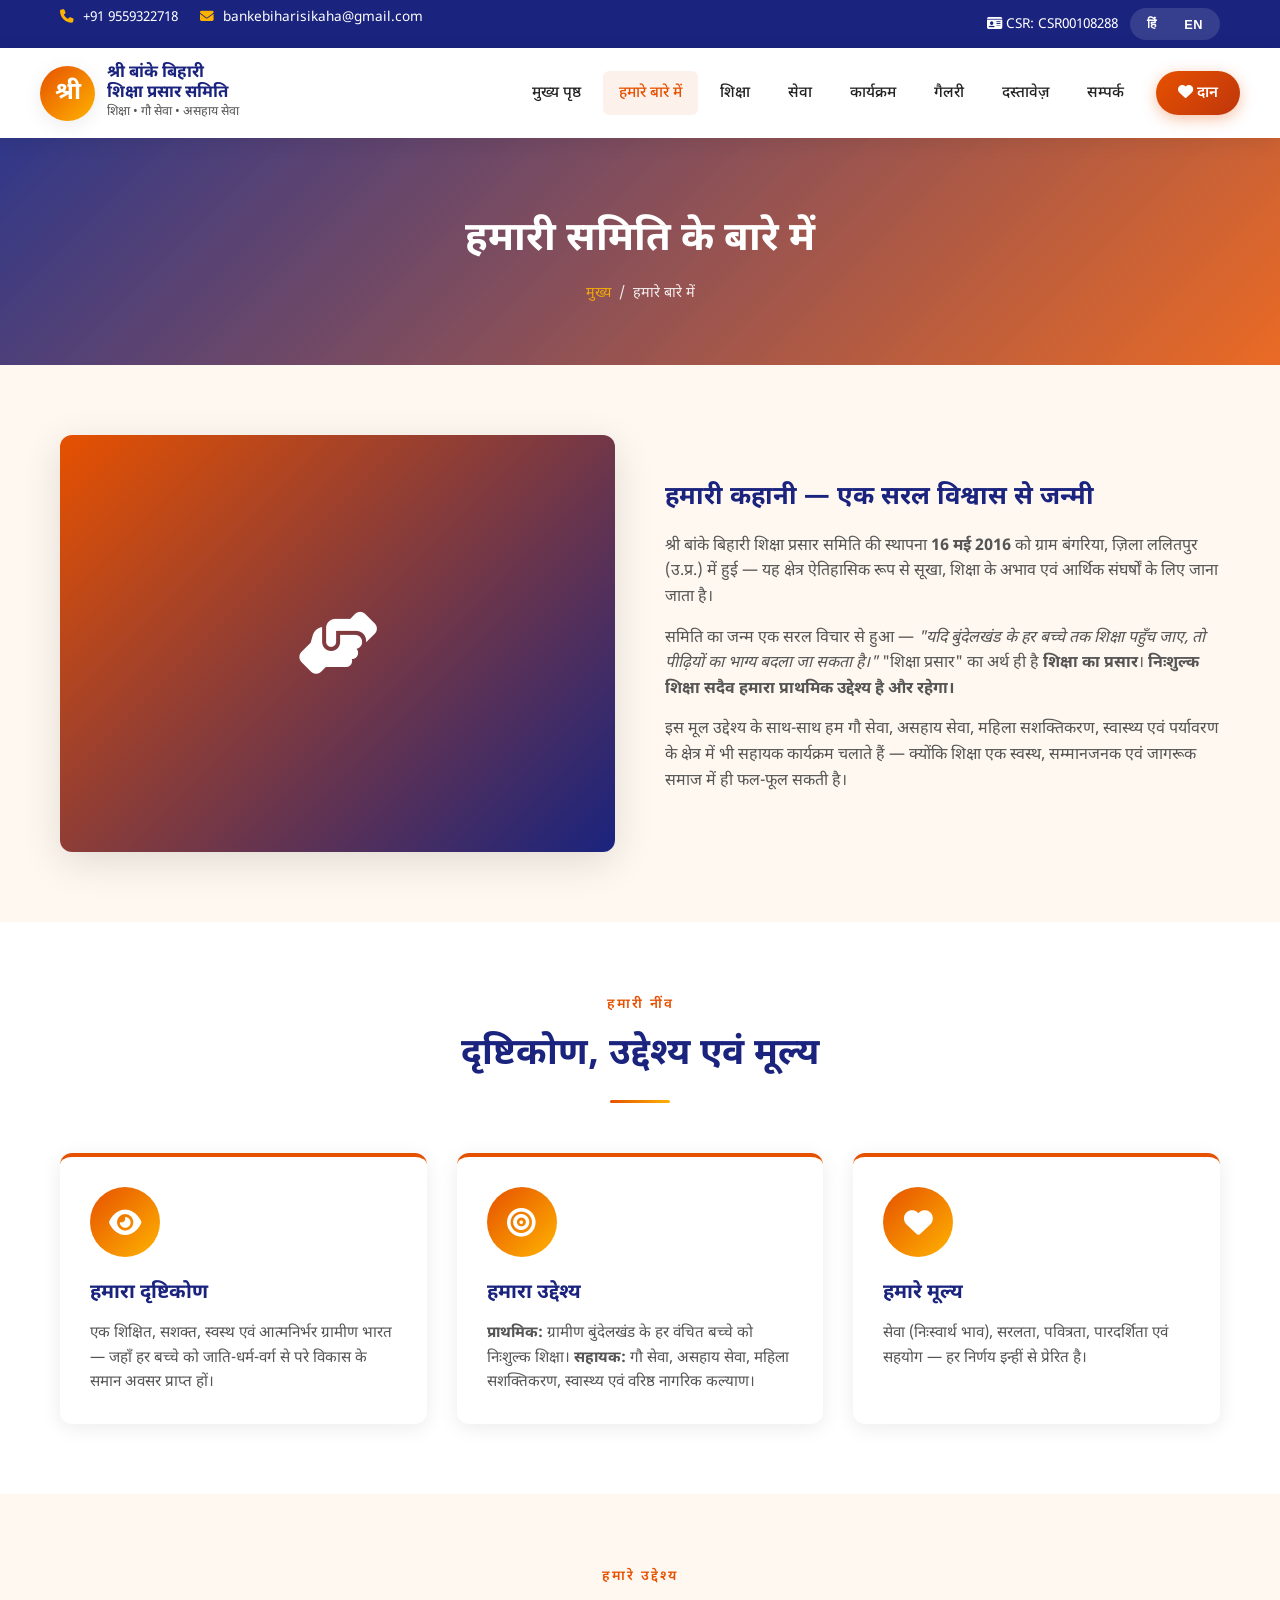
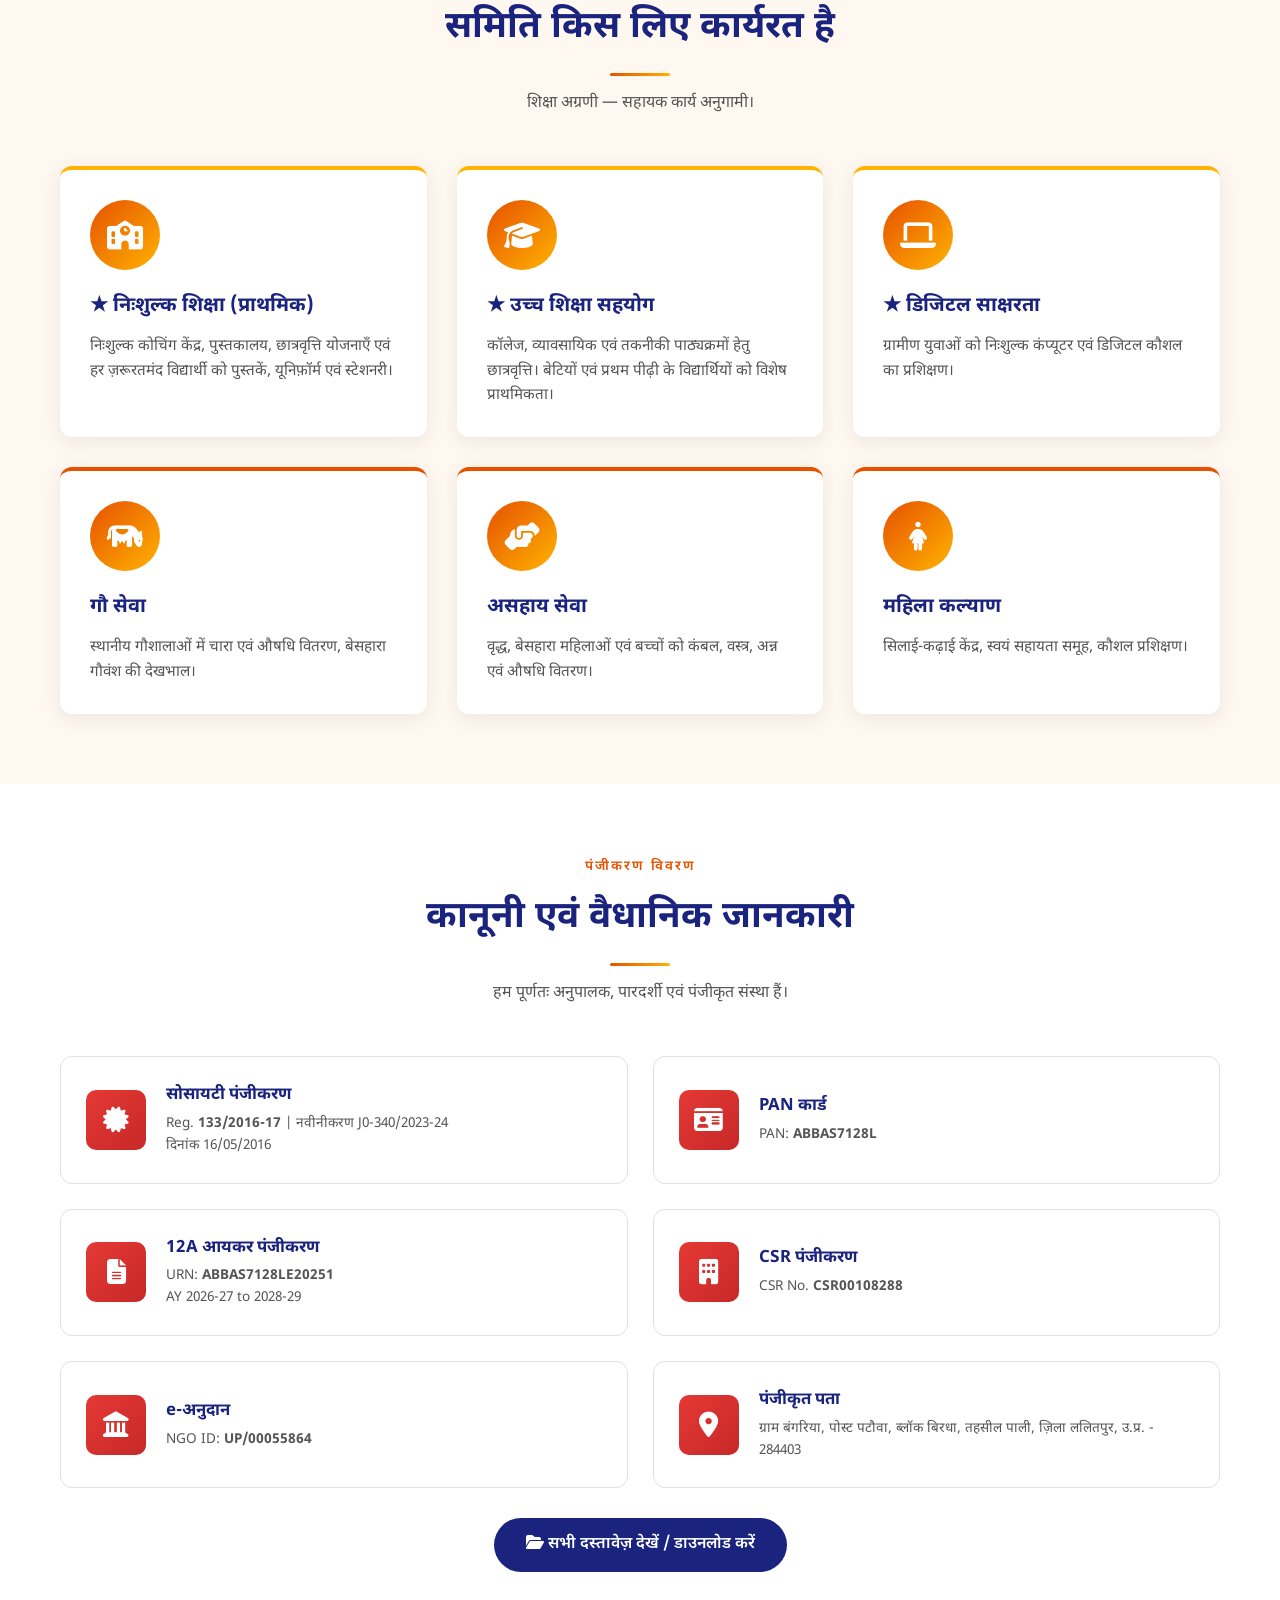
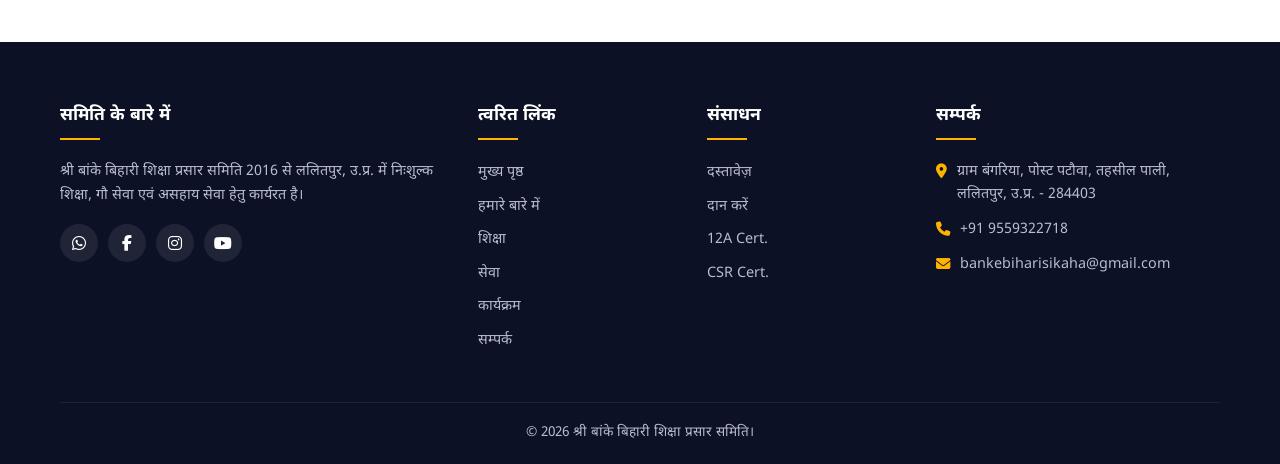
==== about.html @ 139cca09 "Add files via upload first commit" ====
<!DOCTYPE html>
<html lang="hi" data-lang="hi">
<head>
<meta charset="UTF-8">
<meta name="viewport" content="width=device-width, initial-scale=1.0">
<title data-title-hi="हमारे बारे में | श्री बांके बिहारी शिक्षा प्रसार समिति" data-title-en="About Us | Shri Banke Bihari Shiksha Prasar Samiti">हमारे बारे में | श्री बांके बिहारी शिक्षा प्रसार समिति</title>
<script src="js/i18n.js"></script>
<link rel="preconnect" href="https://fonts.googleapis.com">
<link href="https://fonts.googleapis.com/css2?family=Noto+Sans+Devanagari:wght@400;500;600;700;800&family=Poppins:wght@300;400;500;600;700;800&display=swap" rel="stylesheet">
<link rel="stylesheet" href="https://cdnjs.cloudflare.com/ajax/libs/font-awesome/6.4.0/css/all.min.css">
<link rel="stylesheet" href="css/style.css">
</head>
<body>

<div class="topbar">
  <div class="container">
    <div class="topbar-info">
      <span><i class="fas fa-phone"></i> +91 9559322718</span>
      <span><i class="fas fa-envelope"></i> bankebiharisikaha@gmail.com</span>
    </div>
    <div>
      <span><i class="fas fa-id-card"></i> CSR: CSR00108288</span>
      <span class="lang-toggle">
        <button data-lang="hi">हिं</button>
        <button data-lang="en">EN</button>
      </span>
    </div>
  </div>
</div>

<header class="header">
  <div class="container header-inner">
    <a href="index.html" class="logo">
      <div class="logo-icon">श्री</div>
      <div class="logo-text">
        <h1 class="hi">श्री बांके बिहारी<br>शिक्षा प्रसार समिति</h1>
        <h1 class="en">SHRI BANKE BIHARI<br>SHIKSHA PRASAR SAMITI</h1>
        <p class="hi">शिक्षा • गौ सेवा • असहाय सेवा</p>
        <p class="en">Education • Gau Seva • Asahay Seva</p>
      </div>
    </a>
    <button class="menu-toggle" aria-label="Menu"><i class="fas fa-bars"></i></button>
    <nav class="nav" id="mainNav">
      <a href="index.html"><span class="hi">मुख्य पृष्ठ</span><span class="en">Home</span></a>
      <a href="about.html" class="active"><span class="hi">हमारे बारे में</span><span class="en">About</span></a>
      <a href="activities.html"><span class="hi">शिक्षा</span><span class="en">Education</span></a>
      <a href="seva.html"><span class="hi">सेवा</span><span class="en">Seva</span></a>
      <a href="events.html"><span class="hi">कार्यक्रम</span><span class="en">Events</span></a>
      <a href="gallery.html"><span class="hi">गैलरी</span><span class="en">Gallery</span></a>
      <a href="documents.html"><span class="hi">दस्तावेज़</span><span class="en">Documents</span></a>
      <a href="contact.html"><span class="hi">सम्पर्क</span><span class="en">Contact</span></a>
      <a href="donate.html" class="btn-donate"><i class="fas fa-heart"></i> <span class="hi">दान</span><span class="en">Donate</span></a>
    </nav>
  </div>
</header>

<section class="page-hero">
  <div class="container">
    <h1><span class="hi">हमारी समिति के बारे में</span><span class="en">About Our Samiti</span></h1>
    <div class="breadcrumb"><a href="index.html"><span class="hi">मुख्य</span><span class="en">Home</span></a> &nbsp;/&nbsp; <span class="hi">हमारे बारे में</span><span class="en">About Us</span></div>
  </div>
</section>

<section>
  <div class="container">
    <div class="about-grid">
      <div class="about-img"><i class="fas fa-hands-helping"></i></div>
      <div class="about-text">
        <h3><span class="hi">हमारी कहानी — एक सरल विश्वास से जन्मी</span><span class="en">Our Story — Born from One Simple Belief</span></h3>
        <p class="hi">श्री बांके बिहारी शिक्षा प्रसार समिति की स्थापना <strong>16 मई 2016</strong> को ग्राम बंगरिया, ज़िला ललितपुर (उ.प्र.) में हुई — यह क्षेत्र ऐतिहासिक रूप से सूखा, शिक्षा के अभाव एवं आर्थिक संघर्षों के लिए जाना जाता है।</p>
        <p class="en">Shri Banke Bihari Shiksha Prasar Samiti was founded on <strong>16 May 2016</strong> in the small village of Bangariya in Lalitpur district, UP — a region historically known for its drought, lack of educational infrastructure and economic struggles.</p>
        <p class="hi">समिति का जन्म एक सरल विचार से हुआ — <em>"यदि बुंदेलखंड के हर बच्चे तक शिक्षा पहुँच जाए, तो पीढ़ियों का भाग्य बदला जा सकता है।"</em> "शिक्षा प्रसार" का अर्थ ही है <strong>शिक्षा का प्रसार</strong>। <strong>निःशुल्क शिक्षा सदैव हमारा प्राथमिक उद्देश्य है और रहेगा।</strong></p>
        <p class="en">The samiti was born from a simple realisation: <em>"If we can bring education to every child of Bundelkhand, we can change the destiny of generations."</em> "Shiksha Prasar" literally means <strong>spreading education</strong>. <strong>Free education for underprivileged rural children is and will always remain our primary mission.</strong></p>
        <p class="hi">इस मूल उद्देश्य के साथ-साथ हम गौ सेवा, असहाय सेवा, महिला सशक्तिकरण, स्वास्थ्य एवं पर्यावरण के क्षेत्र में भी सहायक कार्यक्रम चलाते हैं — क्योंकि शिक्षा एक स्वस्थ, सम्मानजनक एवं जागरूक समाज में ही फल-फूल सकती है।</p>
        <p class="en">Around this core, we also run supporting programs in Gau Seva, Asahay Seva, women empowerment, health, and environment — because true education flourishes only in a healthy, dignified and aware community.</p>
      </div>
    </div>
  </div>
</section>

<section class="bg-alt">
  <div class="container">
    <div class="section-title">
      <small><span class="hi">हमारी नींव</span><span class="en">Our Foundation</span></small>
      <h2><span class="hi">दृष्टिकोण, उद्देश्य एवं मूल्य</span><span class="en">Vision, Mission & Values</span></h2>
    </div>
    <div class="cards">
      <div class="card">
        <div class="card-icon"><i class="fas fa-eye"></i></div>
        <div class="card-body">
          <h4><span class="hi">हमारा दृष्टिकोण</span><span class="en">Our Vision</span></h4>
          <p><span class="hi">एक शिक्षित, सशक्त, स्वस्थ एवं आत्मनिर्भर ग्रामीण भारत — जहाँ हर बच्चे को जाति-धर्म-वर्ग से परे विकास के समान अवसर प्राप्त हों।</span><span class="en">An educated, empowered, healthy and self-reliant rural India where every child — regardless of caste, creed or economic status — has equal access to opportunities.</span></p>
        </div>
      </div>
      <div class="card">
        <div class="card-icon"><i class="fas fa-bullseye"></i></div>
        <div class="card-body">
          <h4><span class="hi">हमारा उद्देश्य</span><span class="en">Our Mission</span></h4>
          <p><span class="hi"><strong>प्राथमिक:</strong> ग्रामीण बुंदेलखंड के हर वंचित बच्चे को निःशुल्क शिक्षा। <strong>सहायक:</strong> गौ सेवा, असहाय सेवा, महिला सशक्तिकरण, स्वास्थ्य एवं वरिष्ठ नागरिक कल्याण।</span><span class="en"><strong>Primary:</strong> Free education for every underprivileged child. <strong>Supporting:</strong> Gau Seva, Asahay Seva, women empowerment, health and senior welfare.</span></p>
        </div>
      </div>
      <div class="card">
        <div class="card-icon"><i class="fas fa-heart"></i></div>
        <div class="card-body">
          <h4><span class="hi">हमारे मूल्य</span><span class="en">Our Values</span></h4>
          <p><span class="hi">सेवा (निःस्वार्थ भाव), सरलता, पवित्रता, पारदर्शिता एवं सहयोग — हर निर्णय इन्हीं से प्रेरित है।</span><span class="en">Seva (selfless service), Saralta (simplicity), Pavitrata (purity), Pardarshita (transparency) and Sahyog (collaboration) — these guide every decision.</span></p>
        </div>
      </div>
    </div>
  </div>
</section>

<section>
  <div class="container">
    <div class="section-title">
      <small><span class="hi">हमारे उद्देश्य</span><span class="en">Our Objectives</span></small>
      <h2><span class="hi">समिति किस लिए कार्यरत है</span><span class="en">What the Samiti Strives For</span></h2>
      <p><span class="hi">शिक्षा अग्रणी — सहायक कार्य अनुगामी।</span><span class="en">Education leads — supporting work follows.</span></p>
    </div>
    <div class="cards">
      <div class="card" style="border-top:4px solid var(--accent)">
        <div class="card-icon"><i class="fas fa-school"></i></div>
        <div class="card-body"><h4>★ <span class="hi">निःशुल्क शिक्षा (प्राथमिक)</span><span class="en">Free Education (Primary)</span></h4><p><span class="hi">निःशुल्क कोचिंग केंद्र, पुस्तकालय, छात्रवृत्ति योजनाएँ एवं हर ज़रूरतमंद विद्यार्थी को पुस्तकें, यूनिफ़ॉर्म एवं स्टेशनरी।</span><span class="en">Free coaching centres, libraries, scholarship programs and books, uniforms, stationery for needy students.</span></p></div>
      </div>
      <div class="card" style="border-top:4px solid var(--accent)">
        <div class="card-icon"><i class="fas fa-graduation-cap"></i></div>
        <div class="card-body"><h4>★ <span class="hi">उच्च शिक्षा सहयोग</span><span class="en">Higher Studies Support</span></h4><p><span class="hi">कॉलेज, व्यावसायिक एवं तकनीकी पाठ्यक्रमों हेतु छात्रवृत्ति। बेटियों एवं प्रथम पीढ़ी के विद्यार्थियों को विशेष प्राथमिकता।</span><span class="en">Scholarships for college and vocational courses. Special focus on first-generation learners and girls.</span></p></div>
      </div>
      <div class="card" style="border-top:4px solid var(--accent)">
        <div class="card-icon"><i class="fas fa-laptop"></i></div>
        <div class="card-body"><h4>★ <span class="hi">डिजिटल साक्षरता</span><span class="en">Digital Literacy</span></h4><p><span class="hi">ग्रामीण युवाओं को निःशुल्क कंप्यूटर एवं डिजिटल कौशल का प्रशिक्षण।</span><span class="en">Free computer and digital-skills training for rural youth.</span></p></div>
      </div>
      <div class="card">
        <div class="card-icon"><i class="fas fa-cow"></i></div>
        <div class="card-body"><h4><span class="hi">गौ सेवा</span><span class="en">Gau Seva</span></h4><p><span class="hi">स्थानीय गौशालाओं में चारा एवं औषधि वितरण, बेसहारा गौवंश की देखभाल।</span><span class="en">Fodder & medicine distribution at gaushalas; care for stray cows.</span></p></div>
      </div>
      <div class="card">
        <div class="card-icon"><i class="fas fa-hands-helping"></i></div>
        <div class="card-body"><h4><span class="hi">असहाय सेवा</span><span class="en">Asahay Seva</span></h4><p><span class="hi">वृद्ध, बेसहारा महिलाओं एवं बच्चों को कंबल, वस्त्र, अन्न एवं औषधि वितरण।</span><span class="en">Blankets, clothes, food and medicines for the elderly, destitute women and children.</span></p></div>
      </div>
      <div class="card">
        <div class="card-icon"><i class="fas fa-female"></i></div>
        <div class="card-body"><h4><span class="hi">महिला कल्याण</span><span class="en">Women Welfare</span></h4><p><span class="hi">सिलाई-कढ़ाई केंद्र, स्वयं सहायता समूह, कौशल प्रशिक्षण।</span><span class="en">Tailoring centres, self-help groups and skill training.</span></p></div>
      </div>
    </div>
  </div>
</section>

<section class="bg-alt">
  <div class="container">
    <div class="section-title">
      <small><span class="hi">पंजीकरण विवरण</span><span class="en">Registration Details</span></small>
      <h2><span class="hi">कानूनी एवं वैधानिक जानकारी</span><span class="en">Legal & Statutory Information</span></h2>
      <p><span class="hi">हम पूर्णतः अनुपालक, पारदर्शी एवं पंजीकृत संस्था हैं।</span><span class="en">We are a fully compliant, transparent and registered organisation.</span></p>
    </div>
    <div class="docs-grid">
      <div class="doc-item"><div class="doc-icon"><i class="fas fa-certificate"></i></div><div class="doc-info"><h4><span class="hi">सोसायटी पंजीकरण</span><span class="en">Society Registration</span></h4><p>Reg. <strong>133/2016-17</strong> | <span class="hi">नवीनीकरण</span><span class="en">Renewal</span> J0-340/2023-24<br><span class="hi">दिनांक 16/05/2016</span><span class="en">Date 16/05/2016</span></p></div></div>
      <div class="doc-item"><div class="doc-icon"><i class="fas fa-id-card"></i></div><div class="doc-info"><h4>PAN <span class="hi">कार्ड</span></h4><p>PAN: <strong>ABBAS7128L</strong></p></div></div>
      <div class="doc-item"><div class="doc-icon"><i class="fas fa-file-alt"></i></div><div class="doc-info"><h4>12A <span class="hi">आयकर पंजीकरण</span><span class="en">Income Tax Reg.</span></h4><p>URN: <strong>ABBAS7128LE20251</strong><br>AY 2026-27 to 2028-29</p></div></div>
      <div class="doc-item"><div class="doc-icon"><i class="fas fa-building"></i></div><div class="doc-info"><h4>CSR <span class="hi">पंजीकरण</span><span class="en">Registration</span></h4><p>CSR No. <strong>CSR00108288</strong></p></div></div>
      <div class="doc-item"><div class="doc-icon"><i class="fas fa-landmark"></i></div><div class="doc-info"><h4>e-<span class="hi">अनुदान</span><span class="en">Anudaan</span></h4><p>NGO ID: <strong>UP/00055864</strong></p></div></div>
      <div class="doc-item"><div class="doc-icon"><i class="fas fa-map-marker-alt"></i></div><div class="doc-info"><h4><span class="hi">पंजीकृत पता</span><span class="en">Registered Address</span></h4><p><span class="hi">ग्राम बंगरिया, पोस्ट पटौवा, ब्लॉक बिरधा, तहसील पाली, ज़िला ललितपुर, उ.प्र. - 284403</span><span class="en">Gram Bangariya, Post Patauwa, Block Birdha, Tehsil Pali, Lalitpur, UP - 284403</span></p></div></div>
    </div>
    <div class="text-center mt-3">
      <a href="documents.html" class="btn btn-secondary"><i class="fas fa-folder-open"></i> <span class="hi">सभी दस्तावेज़ देखें / डाउनलोड करें</span><span class="en">View / Download All Documents</span></a>
    </div>
  </div>
</section>

<footer class="footer">
  <div class="container">
    <div class="footer-grid">
      <div class="footer-about">
        <h4><span class="hi">समिति के बारे में</span><span class="en">About Samiti</span></h4>
        <p class="hi">श्री बांके बिहारी शिक्षा प्रसार समिति 2016 से ललितपुर, उ.प्र. में निःशुल्क शिक्षा, गौ सेवा एवं असहाय सेवा हेतु कार्यरत है।</p>
        <p class="en">Shri Banke Bihari Shiksha Prasar Samiti has been working since 2016 in Lalitpur, UP, for free education, gau seva and asahay seva.</p>
        <div class="social-links">
          <a href="https://wa.me/919559322718"><i class="fab fa-whatsapp"></i></a>
          <a href="#"><i class="fab fa-facebook-f"></i></a>
          <a href="#"><i class="fab fa-instagram"></i></a>
          <a href="#"><i class="fab fa-youtube"></i></a>
        </div>
      </div>
      <div><h4><span class="hi">त्वरित लिंक</span><span class="en">Quick Links</span></h4>
        <ul>
          <li><a href="index.html"><span class="hi">मुख्य पृष्ठ</span><span class="en">Home</span></a></li>
          <li><a href="about.html"><span class="hi">हमारे बारे में</span><span class="en">About</span></a></li>
          <li><a href="activities.html"><span class="hi">शिक्षा</span><span class="en">Education</span></a></li>
          <li><a href="seva.html"><span class="hi">सेवा</span><span class="en">Seva</span></a></li>
          <li><a href="events.html"><span class="hi">कार्यक्रम</span><span class="en">Events</span></a></li>
          <li><a href="contact.html"><span class="hi">सम्पर्क</span><span class="en">Contact</span></a></li>
        </ul>
      </div>
      <div><h4><span class="hi">संसाधन</span><span class="en">Resources</span></h4>
        <ul>
          <li><a href="documents.html"><span class="hi">दस्तावेज़</span><span class="en">Documents</span></a></li>
          <li><a href="donate.html"><span class="hi">दान करें</span><span class="en">Donate</span></a></li>
          <li><a href="documents/12A-Certificate.pdf" target="_blank">12A Cert.</a></li>
          <li><a href="documents/CSR-Certificate.pdf" target="_blank">CSR Cert.</a></li>
        </ul>
      </div>
      <div class="footer-contact">
        <h4><span class="hi">सम्पर्क</span><span class="en">Reach Us</span></h4>
        <p><i class="fas fa-map-marker-alt"></i> <span class="hi">ग्राम बंगरिया, पोस्ट पटौवा, तहसील पाली, ललितपुर, उ.प्र. - 284403</span><span class="en">Gram Bangariya, Post Patauwa, Tehsil Pali, Lalitpur, UP - 284403</span></p>
        <p><i class="fas fa-phone"></i> +91 9559322718</p>
        <p><i class="fas fa-envelope"></i> bankebiharisikaha@gmail.com</p>
      </div>
    </div>
    <div class="footer-bottom">&copy; 2026 <span class="hi">श्री बांके बिहारी शिक्षा प्रसार समिति।</span><span class="en">Shri Banke Bihari Shiksha Prasar Samiti.</span></div>
  </div>
</footer>

<script src="js/main.js"></script>
</body>
</html>
---- css/style.css ----
/* ============================================
   SHRI BANKE BIHARI SHIKSHA PRASAR SAMITI
   Stylesheet
   ============================================ */

:root {
  --primary: #E65100;        /* Saffron */
  --primary-dark: #BF360C;
  --primary-light: #FF8A50;
  --secondary: #1A237E;      /* Deep indigo */
  --secondary-light: #534BAE;
  --accent: #FFB300;         /* Gold */
  --bg: #FFF8F0;
  --bg-alt: #FFFFFF;
  --text: #212121;
  --text-light: #555;
  --border: #E0E0E0;
  --shadow: 0 4px 20px rgba(0,0,0,0.08);
  --shadow-lg: 0 10px 40px rgba(0,0,0,0.12);
  --radius: 12px;
  --transition: all 0.3s ease;
}

* {
  margin: 0;
  padding: 0;
  box-sizing: border-box;
}

html { scroll-behavior: smooth; }

body {
  font-family: 'Poppins', 'Segoe UI', Tahoma, sans-serif;
  background: var(--bg);
  color: var(--text);
  line-height: 1.6;
  overflow-x: hidden;
}

a { color: var(--primary); text-decoration: none; transition: var(--transition); }
a:hover { color: var(--primary-dark); }
img { max-width: 100%; display: block; }

.container {
  width: 100%;
  max-width: 1200px;
  margin: 0 auto;
  padding: 0 20px;
}

/* ============================================
   TOP BAR
   ============================================ */
.topbar {
  background: var(--secondary);
  color: #fff;
  font-size: 0.85rem;
  padding: 8px 0;
}
.topbar .container {
  display: flex;
  justify-content: space-between;
  flex-wrap: wrap;
  gap: 10px;
}
.topbar a { color: #fff; }
.topbar a:hover { color: var(--accent); }
.topbar-info span { margin-right: 18px; }
.topbar-info i { margin-right: 5px; color: var(--accent); }

/* ============================================
   HEADER / NAV
   ============================================ */
.header {
  background: var(--bg-alt);
  box-shadow: var(--shadow);
  position: sticky;
  top: 0;
  z-index: 1000;
}
.header-inner {
  display: flex;
  justify-content: space-between;
  align-items: center;
  padding: 15px 0;
}
.logo {
  display: flex;
  align-items: center;
  gap: 12px;
}
.logo-icon {
  width: 55px;
  height: 55px;
  background: linear-gradient(135deg, var(--primary), var(--accent));
  border-radius: 50%;
  display: flex;
  align-items: center;
  justify-content: center;
  color: #fff;
  font-size: 24px;
  font-weight: bold;
  box-shadow: var(--shadow);
}
.logo-text h1 {
  font-size: 1.05rem;
  color: var(--secondary);
  line-height: 1.2;
  font-weight: 700;
}
.logo-text p {
  font-size: 0.78rem;
  color: var(--text-light);
  margin: 0;
}

.nav { display: flex; align-items: center; gap: 6px; }
.nav a {
  padding: 10px 16px;
  color: var(--text);
  font-weight: 500;
  font-size: 0.95rem;
  border-radius: 6px;
  position: relative;
}
.nav a:hover, .nav a.active {
  color: var(--primary);
  background: rgba(230, 81, 0, 0.08);
}
.nav .btn-donate {
  margin-left: 10px;
  background: linear-gradient(135deg, var(--primary), var(--primary-dark));
  color: #fff !important;
  padding: 10px 22px;
  border-radius: 30px;
  font-weight: 600;
  box-shadow: 0 4px 15px rgba(230, 81, 0, 0.35);
}
.nav .btn-donate:hover {
  background: var(--primary-dark);
  transform: translateY(-2px);
}

.menu-toggle {
  display: none;
  font-size: 1.6rem;
  background: none;
  border: none;
  color: var(--secondary);
  cursor: pointer;
}

/* ============================================
   HERO
   ============================================ */
.hero {
  background:
    linear-gradient(135deg, rgba(26,35,126,0.85), rgba(230,81,0,0.75)),
    url('https://images.unsplash.com/photo-1497486751825-1233686d5d80?auto=format&fit=crop&w=1600&q=80') center/cover;
  color: #fff;
  padding: 100px 0 90px;
  position: relative;
  text-align: center;
}
.hero::before {
  content: '';
  position: absolute; inset: 0;
  background: radial-gradient(ellipse at center, transparent 30%, rgba(0,0,0,0.4) 100%);
}
.hero-content {
  position: relative;
  z-index: 2;
  max-width: 850px;
  margin: 0 auto;
}
.hero .badge {
  display: inline-block;
  background: rgba(255,179,0,0.25);
  border: 1px solid rgba(255,255,255,0.3);
  padding: 6px 18px;
  border-radius: 20px;
  font-size: 0.85rem;
  margin-bottom: 20px;
  letter-spacing: 1px;
}
.hero h1 {
  font-size: clamp(1.8rem, 5vw, 3.2rem);
  font-weight: 800;
  line-height: 1.15;
  margin-bottom: 20px;
  text-shadow: 0 2px 10px rgba(0,0,0,0.3);
}
.hero h1 .highlight { color: var(--accent); }
.hero p {
  font-size: 1.1rem;
  margin-bottom: 30px;
  opacity: 0.95;
  max-width: 700px;
  margin-left: auto;
  margin-right: auto;
}
.hero-cta { display: flex; gap: 15px; justify-content: center; flex-wrap: wrap; }

.btn {
  display: inline-block;
  padding: 14px 32px;
  border-radius: 30px;
  font-weight: 600;
  font-size: 1rem;
  border: none;
  cursor: pointer;
  transition: var(--transition);
  text-align: center;
}
.btn-primary {
  background: var(--accent);
  color: #1a1a1a;
  box-shadow: 0 6px 20px rgba(255,179,0,0.4);
}
.btn-primary:hover { background: #ffa000; transform: translateY(-3px); color: #1a1a1a; }
.btn-outline {
  background: transparent;
  color: #fff;
  border: 2px solid #fff;
}
.btn-outline:hover { background: #fff; color: var(--primary); }
.btn-secondary {
  background: var(--secondary);
  color: #fff;
}
.btn-secondary:hover { background: var(--secondary-light); color: #fff; transform: translateY(-3px); }

/* ============================================
   PAGE HERO (smaller, for inner pages)
   ============================================ */
.page-hero {
  background:
    linear-gradient(135deg, rgba(26,35,126,0.9), rgba(230,81,0,0.85)),
    url('https://images.unsplash.com/photo-1497486751825-1233686d5d80?auto=format&fit=crop&w=1600&q=70') center/cover;
  color: #fff;
  padding: 70px 0 60px;
  text-align: center;
}
.page-hero h1 { font-size: clamp(1.8rem, 4vw, 2.5rem); margin-bottom: 10px; }
.breadcrumb { font-size: 0.9rem; opacity: 0.9; }
.breadcrumb a { color: var(--accent); }

/* ============================================
   SECTIONS
   ============================================ */
section { padding: 70px 0; }
.section-title {
  text-align: center;
  margin-bottom: 50px;
}
.section-title small {
  display: inline-block;
  color: var(--primary);
  font-weight: 600;
  letter-spacing: 2px;
  text-transform: uppercase;
  font-size: 0.85rem;
  margin-bottom: 10px;
}
.section-title h2 {
  font-size: clamp(1.6rem, 3.5vw, 2.3rem);
  color: var(--secondary);
  margin-bottom: 15px;
  font-weight: 700;
}
.section-title h2::after {
  content: '';
  display: block;
  width: 60px;
  height: 3px;
  background: linear-gradient(90deg, var(--primary), var(--accent));
  margin: 15px auto 0;
  border-radius: 3px;
}
.section-title p { color: var(--text-light); max-width: 700px; margin: 0 auto; }

/* ============================================
   ABOUT GRID
   ============================================ */
.about-grid {
  display: grid;
  grid-template-columns: 1fr 1fr;
  gap: 50px;
  align-items: center;
}
.about-img {
  border-radius: var(--radius);
  overflow: hidden;
  box-shadow: var(--shadow-lg);
  position: relative;
  aspect-ratio: 4/3;
  background: linear-gradient(135deg, var(--primary), var(--secondary));
  display: flex;
  align-items: center;
  justify-content: center;
  color: #fff;
  font-size: 4rem;
}
.about-text h3 { color: var(--secondary); font-size: 1.6rem; margin-bottom: 15px; }
.about-text p { margin-bottom: 15px; color: var(--text-light); }
.about-features {
  display: grid;
  grid-template-columns: 1fr 1fr;
  gap: 15px;
  margin-top: 20px;
}
.about-features div {
  display: flex;
  align-items: flex-start;
  gap: 10px;
}
.about-features i { color: var(--primary); font-size: 1.2rem; margin-top: 4px; }

/* ============================================
   STATS
   ============================================ */
.stats {
  background: linear-gradient(135deg, var(--secondary), var(--secondary-light));
  color: #fff;
  padding: 60px 0;
}
.stats-grid {
  display: grid;
  grid-template-columns: repeat(4, 1fr);
  gap: 30px;
  text-align: center;
}
.stat-item h3 {
  font-size: 2.8rem;
  font-weight: 800;
  color: var(--accent);
  margin-bottom: 5px;
}
.stat-item p { font-size: 1rem; opacity: 0.9; }

/* ============================================
   CARDS / PROGRAMS
   ============================================ */
.cards {
  display: grid;
  grid-template-columns: repeat(3, 1fr);
  gap: 30px;
}
.card {
  background: var(--bg-alt);
  border-radius: var(--radius);
  overflow: hidden;
  box-shadow: var(--shadow);
  transition: var(--transition);
  border-top: 4px solid var(--primary);
}
.card:hover { transform: translateY(-8px); box-shadow: var(--shadow-lg); }
.card-icon {
  width: 70px;
  height: 70px;
  background: linear-gradient(135deg, var(--primary), var(--accent));
  border-radius: 50%;
  display: flex;
  align-items: center;
  justify-content: center;
  color: #fff;
  font-size: 1.8rem;
  margin: 30px 30px 0;
}
.card-body { padding: 20px 30px 30px; }
.card-body h4 { font-size: 1.25rem; color: var(--secondary); margin-bottom: 12px; }
.card-body p { color: var(--text-light); font-size: 0.95rem; }

/* ============================================
   DOCUMENTS
   ============================================ */
.docs-grid {
  display: grid;
  grid-template-columns: repeat(2, 1fr);
  gap: 25px;
}
.doc-item {
  background: var(--bg-alt);
  border: 1px solid var(--border);
  border-radius: var(--radius);
  padding: 25px;
  display: flex;
  align-items: center;
  gap: 20px;
  transition: var(--transition);
}
.doc-item:hover {
  border-color: var(--primary);
  box-shadow: var(--shadow);
  transform: translateY(-3px);
}
.doc-icon {
  width: 60px;
  height: 60px;
  background: linear-gradient(135deg, #E53935, #C62828);
  border-radius: 10px;
  display: flex;
  align-items: center;
  justify-content: center;
  color: #fff;
  font-size: 1.6rem;
  flex-shrink: 0;
}
.doc-icon.img { background: linear-gradient(135deg, #43A047, #2E7D32); }
.doc-info { flex: 1; }
.doc-info h4 { font-size: 1.05rem; color: var(--secondary); margin-bottom: 5px; }
.doc-info p { font-size: 0.85rem; color: var(--text-light); }
.doc-actions { display: flex; gap: 8px; flex-shrink: 0; }
.doc-actions a {
  padding: 8px 14px;
  border-radius: 6px;
  font-size: 0.85rem;
  font-weight: 500;
  background: var(--primary);
  color: #fff;
  white-space: nowrap;
}
.doc-actions a:hover { background: var(--primary-dark); color: #fff; }
.doc-actions a.view { background: var(--secondary); }
.doc-actions a.view:hover { background: var(--secondary-light); }

/* ============================================
   GALLERY
   ============================================ */
.gallery-grid {
  display: grid;
  grid-template-columns: repeat(3, 1fr);
  gap: 15px;
}
.gallery-item {
  border-radius: var(--radius);
  overflow: hidden;
  aspect-ratio: 4/3;
  background: linear-gradient(135deg, var(--primary), var(--secondary));
  display: flex;
  align-items: center;
  justify-content: center;
  color: #fff;
  font-size: 3rem;
  cursor: pointer;
  transition: var(--transition);
  position: relative;
}
.gallery-item:hover { transform: scale(1.03); box-shadow: var(--shadow-lg); }
.gallery-item img { width: 100%; height: 100%; object-fit: cover; }
.gallery-item .caption {
  position: absolute;
  bottom: 0; left: 0; right: 0;
  background: linear-gradient(transparent, rgba(0,0,0,0.7));
  color: #fff;
  padding: 30px 15px 15px;
  font-size: 0.9rem;
}

/* ============================================
   DONATE
   ============================================ */
.donate-section {
  background: linear-gradient(135deg, var(--primary), var(--accent));
  color: #fff;
  text-align: center;
}
.donate-section h2 { color: #fff; }
.donate-section h2::after { background: #fff; }
.donate-section p { color: rgba(255,255,255,0.95); }
.donate-options {
  display: grid;
  grid-template-columns: repeat(3, 1fr);
  gap: 20px;
  margin-top: 40px;
  max-width: 800px;
  margin-left: auto;
  margin-right: auto;
}
.donate-card {
  background: rgba(255,255,255,0.15);
  backdrop-filter: blur(10px);
  border: 2px solid rgba(255,255,255,0.3);
  padding: 30px;
  border-radius: var(--radius);
  cursor: pointer;
  transition: var(--transition);
}
.donate-card:hover, .donate-card.active {
  background: #fff;
  color: var(--primary);
  transform: scale(1.05);
}
.donate-card h3 { font-size: 1.8rem; margin-bottom: 5px; }
.bank-details {
  background: rgba(0,0,0,0.2);
  padding: 25px;
  border-radius: var(--radius);
  max-width: 600px;
  margin: 40px auto 0;
  text-align: left;
}
.bank-details h4 { color: var(--accent); margin-bottom: 15px; text-align: center; }
.bank-details table { width: 100%; }
.bank-details td { padding: 6px 0; }
.bank-details td:first-child { font-weight: 600; opacity: 0.9; }

/* ============================================
   CONTACT
   ============================================ */
.contact-grid {
  display: grid;
  grid-template-columns: 1fr 1fr;
  gap: 40px;
}
.contact-info {
  background: var(--bg-alt);
  padding: 40px;
  border-radius: var(--radius);
  box-shadow: var(--shadow);
}
.contact-info h3 { color: var(--secondary); margin-bottom: 20px; }
.contact-item {
  display: flex;
  align-items: flex-start;
  gap: 15px;
  margin-bottom: 20px;
}
.contact-item .icon {
  width: 45px;
  height: 45px;
  background: linear-gradient(135deg, var(--primary), var(--accent));
  border-radius: 50%;
  display: flex;
  align-items: center;
  justify-content: center;
  color: #fff;
  flex-shrink: 0;
}
.contact-item h4 { font-size: 0.95rem; color: var(--secondary); margin-bottom: 3px; }
.contact-item p { color: var(--text-light); font-size: 0.95rem; }

.contact-form {
  background: var(--bg-alt);
  padding: 40px;
  border-radius: var(--radius);
  box-shadow: var(--shadow);
}
.form-group { margin-bottom: 18px; }
.form-group label { display: block; margin-bottom: 6px; font-weight: 500; font-size: 0.9rem; color: var(--secondary); }
.form-group input,
.form-group textarea {
  width: 100%;
  padding: 12px 15px;
  border: 1px solid var(--border);
  border-radius: 8px;
  font-family: inherit;
  font-size: 0.95rem;
  transition: var(--transition);
}
.form-group input:focus,
.form-group textarea:focus {
  outline: none;
  border-color: var(--primary);
  box-shadow: 0 0 0 3px rgba(230,81,0,0.1);
}
.form-group textarea { resize: vertical; min-height: 120px; }

.map-wrap {
  margin-top: 50px;
  border-radius: var(--radius);
  overflow: hidden;
  box-shadow: var(--shadow);
}
.map-wrap iframe { width: 100%; height: 350px; border: 0; display: block; }

/* ============================================
   FOOTER
   ============================================ */
.footer {
  background: #0d1126;
  color: #b8bcd1;
  padding: 60px 0 0;
}
.footer-grid {
  display: grid;
  grid-template-columns: 2fr 1fr 1fr 1.5fr;
  gap: 40px;
  padding-bottom: 40px;
}
.footer h4 { color: #fff; margin-bottom: 20px; font-size: 1.1rem; position: relative; padding-bottom: 10px; }
.footer h4::after {
  content: '';
  position: absolute;
  bottom: 0; left: 0;
  width: 40px; height: 2px;
  background: var(--accent);
}
.footer-about p { font-size: 0.9rem; line-height: 1.7; margin-bottom: 15px; }
.footer ul { list-style: none; }
.footer ul li { margin-bottom: 8px; }
.footer ul a { color: #b8bcd1; font-size: 0.9rem; }
.footer ul a:hover { color: var(--accent); padding-left: 5px; }
.footer-contact p { font-size: 0.9rem; margin-bottom: 12px; display: flex; gap: 10px; align-items: flex-start; }
.footer-contact i { color: var(--accent); margin-top: 4px; }
.social-links { display: flex; gap: 10px; margin-top: 15px; }
.social-links a {
  width: 38px;
  height: 38px;
  background: rgba(255,255,255,0.08);
  border-radius: 50%;
  display: flex;
  align-items: center;
  justify-content: center;
  color: #fff;
}
.social-links a:hover { background: var(--primary); transform: translateY(-3px); }
.footer-bottom {
  border-top: 1px solid rgba(255,255,255,0.08);
  padding: 20px 0;
  text-align: center;
  font-size: 0.85rem;
}
.footer-bottom a { color: var(--accent); }

/* ============================================
   RESPONSIVE
   ============================================ */
@media (max-width: 992px) {
  .about-grid, .contact-grid { grid-template-columns: 1fr; }
  .cards, .gallery-grid { grid-template-columns: repeat(2, 1fr); }
  .footer-grid { grid-template-columns: 1fr 1fr; }
  .stats-grid { grid-template-columns: repeat(2, 1fr); }
}
@media (max-width: 768px) {
  .menu-toggle { display: block; }
  .nav {
    position: fixed;
    top: 0; right: -100%;
    width: 280px; height: 100vh;
    background: #fff;
    flex-direction: column;
    padding: 80px 20px 20px;
    box-shadow: -5px 0 20px rgba(0,0,0,0.1);
    transition: right 0.3s ease;
    align-items: stretch;
  }
  .nav.open { right: 0; }
  .nav a { padding: 12px 16px; }
  .topbar-info span { display: block; margin: 4px 0; }
  .topbar { display: none; }
  .cards, .docs-grid, .gallery-grid, .donate-options { grid-template-columns: 1fr; }
  .footer-grid { grid-template-columns: 1fr; }
  .stats-grid { grid-template-columns: 1fr 1fr; gap: 20px; }
  .stat-item h3 { font-size: 2rem; }
  .doc-item { flex-wrap: wrap; }
  .hero { padding: 60px 0 50px; }
  section { padding: 50px 0; }
  .logo-text h1 { font-size: 0.9rem; }
  .logo-text p { font-size: 0.7rem; }
}

/* ============================================
   UTILITIES
   ============================================ */
.bg-alt { background: var(--bg-alt); }
.text-center { text-align: center; }
.mt-3 { margin-top: 30px; }

/* ============================================
   BILINGUAL (Hindi default, English toggle)
   ============================================ */
html[data-lang="hi"] body { font-family: 'Noto Sans Devanagari', 'Poppins', 'Segoe UI', sans-serif; }
html[data-lang="hi"] .en { display: none !important; }
html[data-lang="en"] .hi { display: none !important; }

.lang-toggle {
  display: inline-flex;
  background: rgba(255,255,255,0.12);
  border-radius: 30px;
  padding: 3px;
  margin-left: 8px;
}
.lang-toggle button {
  padding: 5px 14px;
  background: transparent;
  border: 0;
  color: inherit;
  cursor: pointer;
  border-radius: 20px;
  font-weight: 600;
  font-size: 0.8rem;
  letter-spacing: 0.5px;
  transition: var(--transition);
}
.lang-toggle button.active {
  background: var(--accent);
  color: #1a1a1a;
}
.nav .lang-toggle {
  background: rgba(0,0,0,0.06);
  margin-left: 12px;
}
.nav .lang-toggle button { color: var(--text); }
.nav .lang-toggle button.active { background: var(--primary); color: #fff; }

/* ============================================
   EVENTS  (JSON-driven)
   ============================================ */
.events-grid {
  display: grid;
  grid-template-columns: repeat(3, 1fr);
  gap: 30px;
}
.event-card {
  background: var(--bg-alt);
  border-radius: var(--radius);
  overflow: hidden;
  box-shadow: var(--shadow);
  transition: var(--transition);
  display: flex;
  flex-direction: column;
}
.event-card:hover { transform: translateY(-6px); box-shadow: var(--shadow-lg); }
.event-cover {
  width: 100%;
  height: 200px;
  background: linear-gradient(135deg, var(--primary), var(--secondary));
  background-size: cover;
  background-position: center;
  position: relative;
  display: flex;
  align-items: flex-end;
}
.event-tag {
  position: absolute;
  top: 12px;
  left: 12px;
  background: var(--accent);
  color: #1a1a1a;
  padding: 4px 12px;
  border-radius: 20px;
  font-size: 0.75rem;
  font-weight: 600;
  text-transform: uppercase;
  letter-spacing: 0.5px;
}
.event-date {
  background: rgba(0,0,0,0.6);
  color: #fff;
  padding: 8px 14px;
  border-radius: 0 8px 0 0;
  font-size: 0.85rem;
}
.event-body { padding: 20px 25px 25px; flex: 1; display: flex; flex-direction: column; }
.event-body h4 { color: var(--secondary); font-size: 1.15rem; margin-bottom: 10px; line-height: 1.3; }
.event-body .event-meta { color: var(--text-light); font-size: 0.85rem; margin-bottom: 12px; }
.event-body .event-meta i { color: var(--primary); margin-right: 4px; }
.event-body p { color: var(--text-light); font-size: 0.93rem; flex: 1; }
.event-body .event-link { margin-top: 15px; color: var(--primary); font-weight: 600; font-size: 0.9rem; }
.event-body .event-link:hover { color: var(--primary-dark); }

.event-empty {
  text-align: center;
  padding: 60px 20px;
  color: var(--text-light);
  background: var(--bg-alt);
  border-radius: var(--radius);
  border: 2px dashed var(--border);
}
.event-empty i { font-size: 3rem; color: var(--primary); opacity: 0.5; margin-bottom: 15px; }

/* Event detail modal */
.event-modal {
  display: none;
  position: fixed;
  inset: 0;
  background: rgba(0,0,0,0.85);
  z-index: 9999;
  align-items: center;
  justify-content: center;
  padding: 20px;
  overflow-y: auto;
}
.event-modal.open { display: flex; }
.event-modal-inner {
  background: #fff;
  border-radius: var(--radius);
  max-width: 900px;
  width: 100%;
  max-height: 90vh;
  overflow-y: auto;
  position: relative;
}
.event-modal-close {
  position: absolute;
  top: 15px; right: 15px;
  width: 40px; height: 40px;
  border-radius: 50%;
  background: rgba(0,0,0,0.6);
  color: #fff;
  border: 0;
  font-size: 1.2rem;
  cursor: pointer;
  z-index: 2;
}
.event-modal-cover { width: 100%; height: 320px; object-fit: cover; }
.event-modal-body { padding: 30px 35px 35px; }
.event-modal-body h2 { color: var(--secondary); margin-bottom: 10px; }
.event-modal-meta { color: var(--text-light); font-size: 0.9rem; margin-bottom: 20px; }
.event-modal-meta span { margin-right: 18px; }
.event-modal-meta i { color: var(--primary); margin-right: 5px; }
.event-modal-photos {
  display: grid;
  grid-template-columns: repeat(3, 1fr);
  gap: 10px;
  margin-top: 25px;
}
.event-modal-photos img {
  width: 100%;
  height: 130px;
  object-fit: cover;
  border-radius: 8px;
  cursor: pointer;
  transition: var(--transition);
}
.event-modal-photos img:hover { transform: scale(1.03); }
.event-modal-video {
  width: 100%;
  aspect-ratio: 16/9;
  margin-top: 25px;
  border-radius: var(--radius);
  border: 0;
}

/* ============================================
   SEVA PAGE
   ============================================ */
.seva-section {
  display: grid;
  grid-template-columns: 1fr 1fr;
  gap: 50px;
  align-items: center;
  margin-bottom: 70px;
}
.seva-section.reverse { direction: rtl; }
.seva-section.reverse > * { direction: ltr; }
.seva-img {
  border-radius: var(--radius);
  overflow: hidden;
  aspect-ratio: 4/3;
  background: linear-gradient(135deg, var(--primary), var(--secondary));
  display: flex;
  align-items: center;
  justify-content: center;
  color: #fff;
  font-size: 5rem;
  box-shadow: var(--shadow-lg);
}
.seva-img.gau { background: linear-gradient(135deg, #43A047, #1B5E20); }
.seva-img.asahay { background: linear-gradient(135deg, #E53935, #B71C1C); }
.seva-text h3 {
  font-size: 1.8rem;
  color: var(--secondary);
  margin-bottom: 8px;
}
.seva-text .seva-subtitle {
  color: var(--primary);
  font-weight: 600;
  margin-bottom: 18px;
}
.seva-text p { color: var(--text-light); margin-bottom: 12px; }
.seva-text ul { padding-left: 20px; margin: 15px 0; }
.seva-text ul li { margin-bottom: 8px; color: var(--text-light); }

@media (max-width: 768px) {
  .events-grid { grid-template-columns: 1fr; }
  .seva-section, .seva-section.reverse { grid-template-columns: 1fr; direction: ltr; }
  .event-modal-photos { grid-template-columns: repeat(2, 1fr); }
}
@media (max-width: 992px) and (min-width: 769px) {
  .events-grid { grid-template-columns: repeat(2, 1fr); }
}
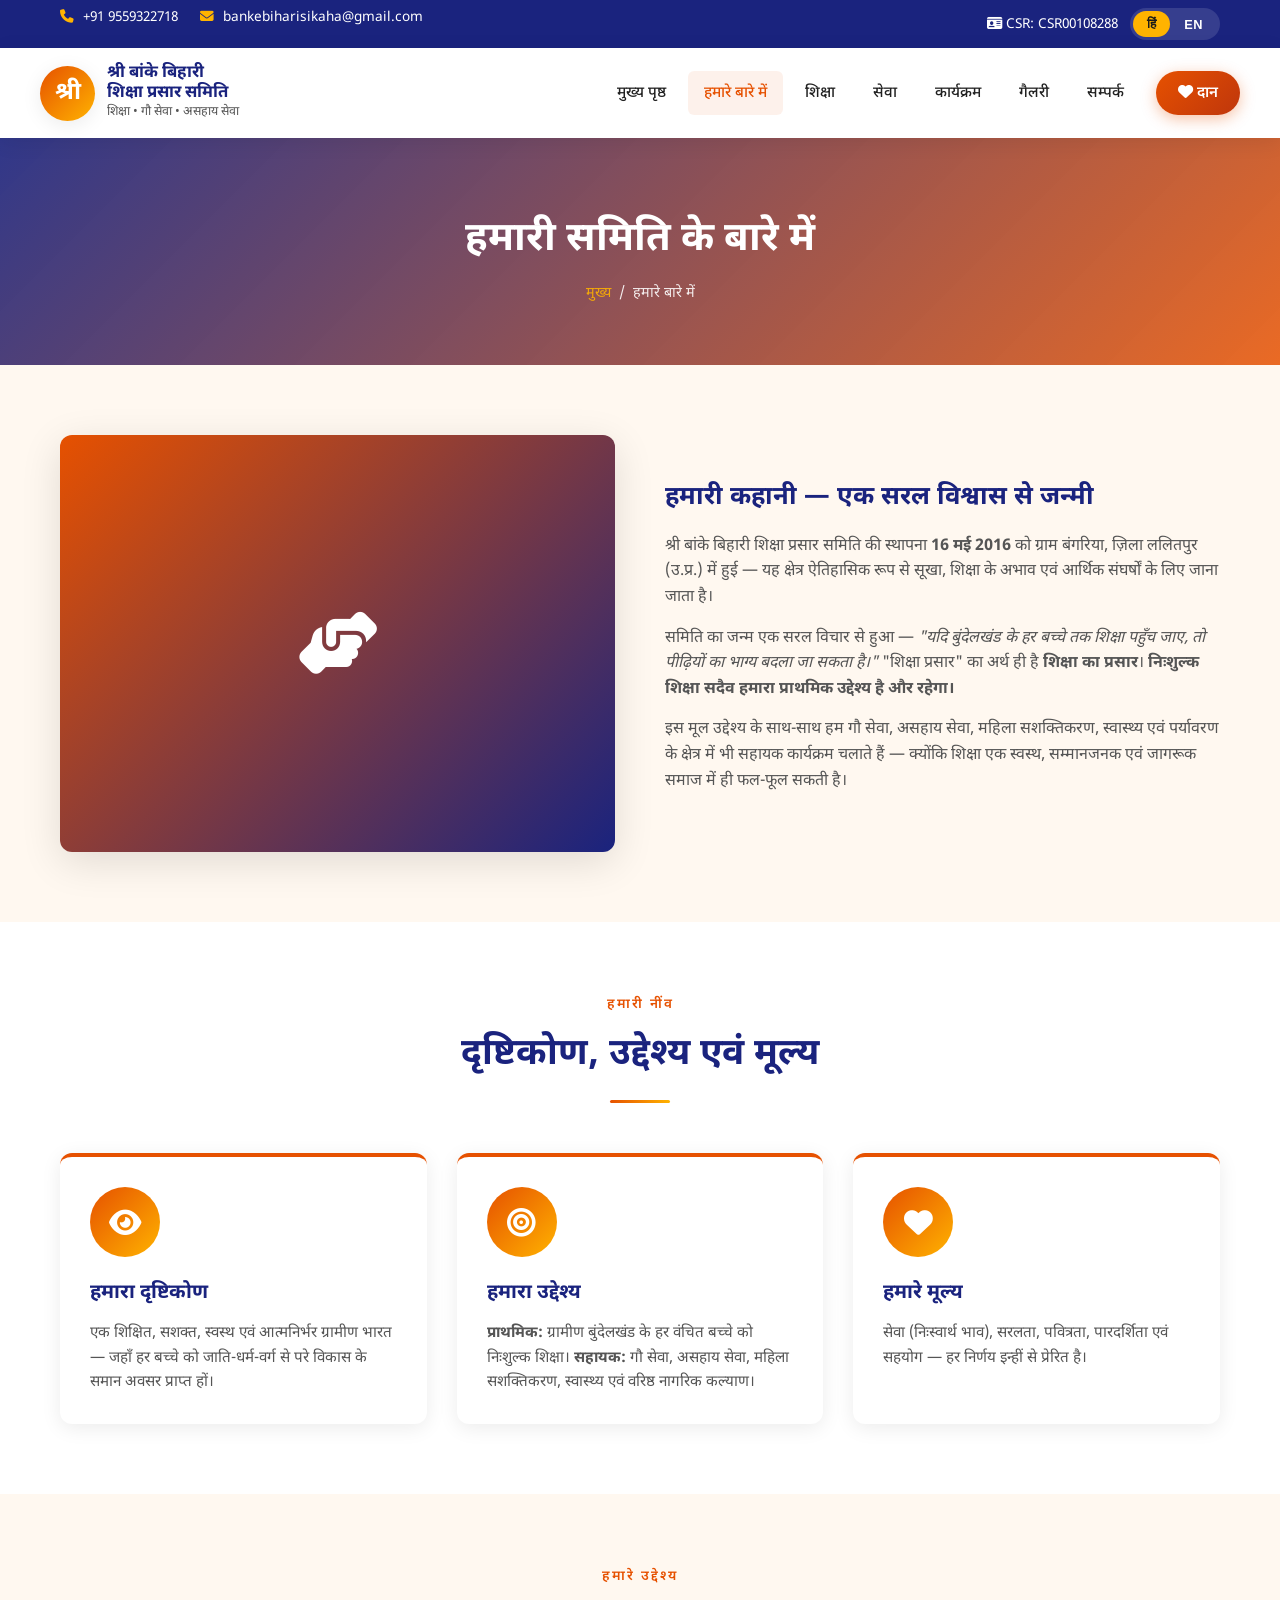
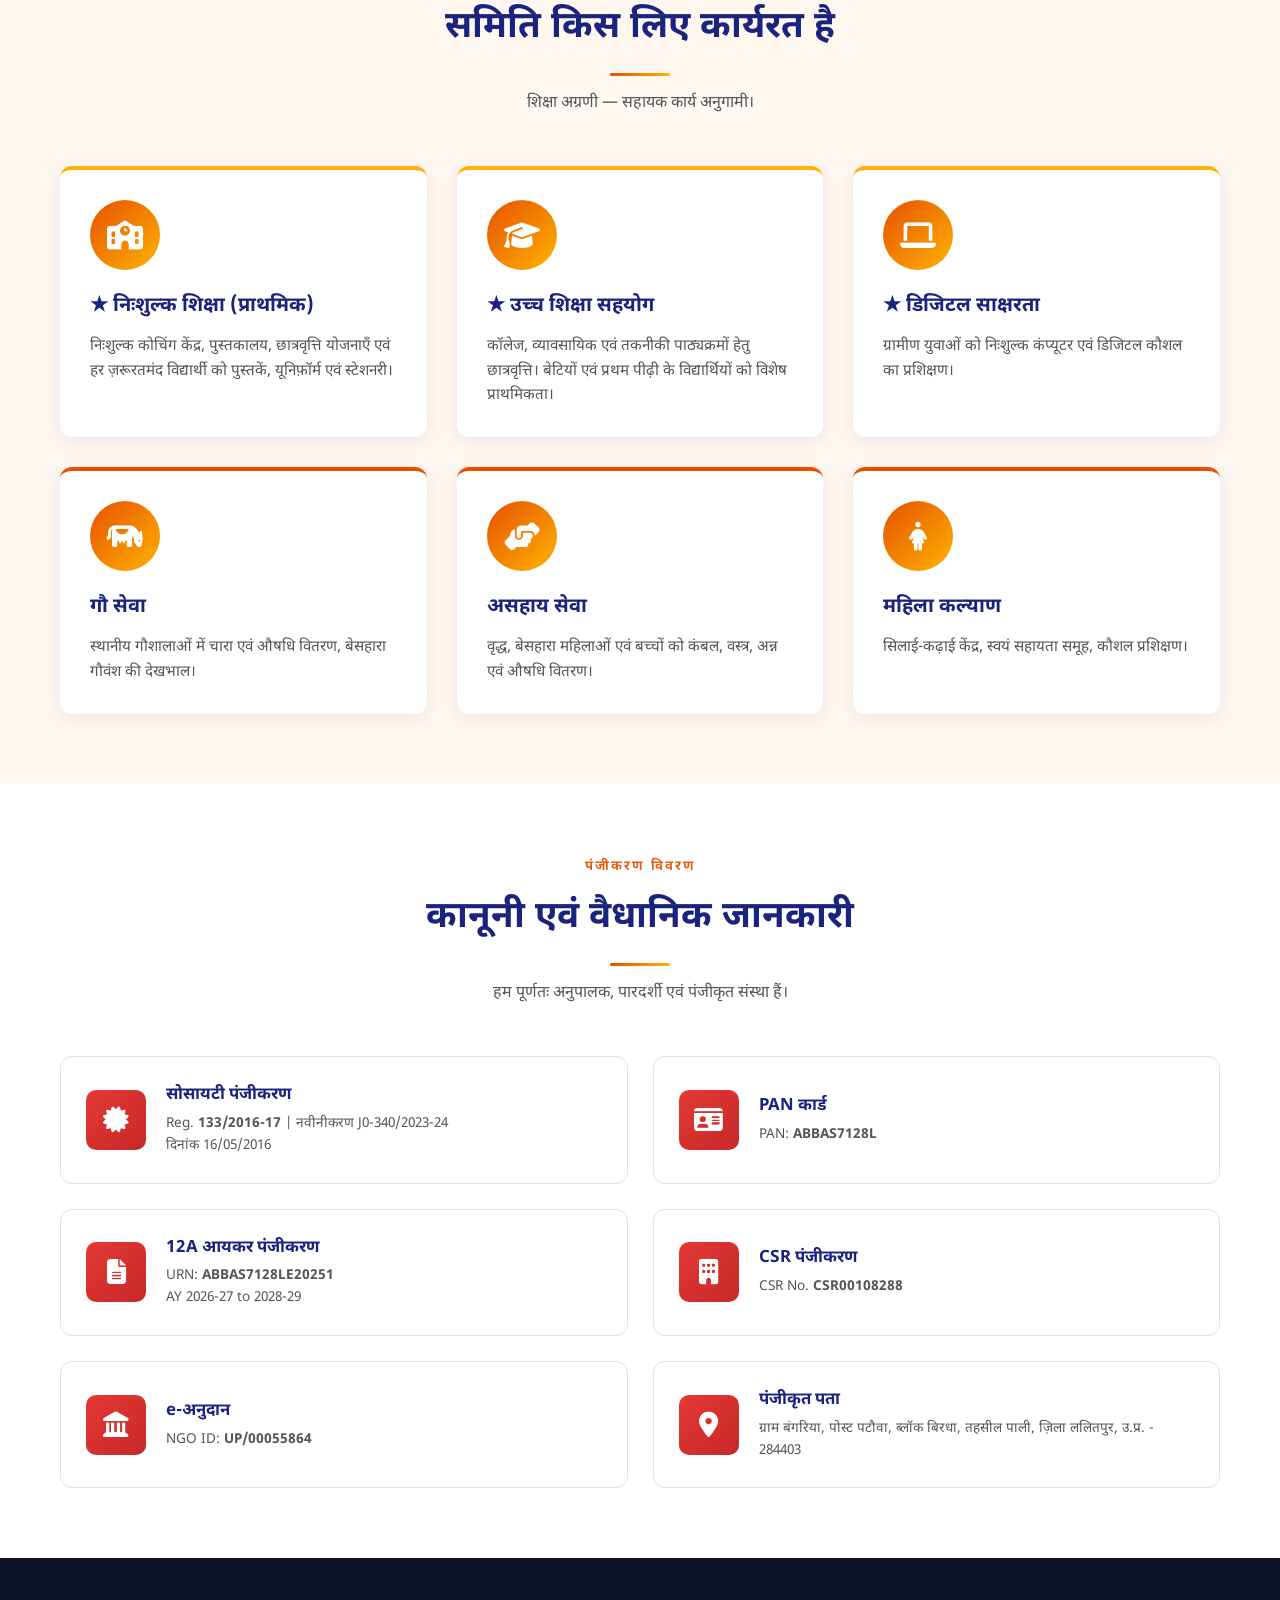
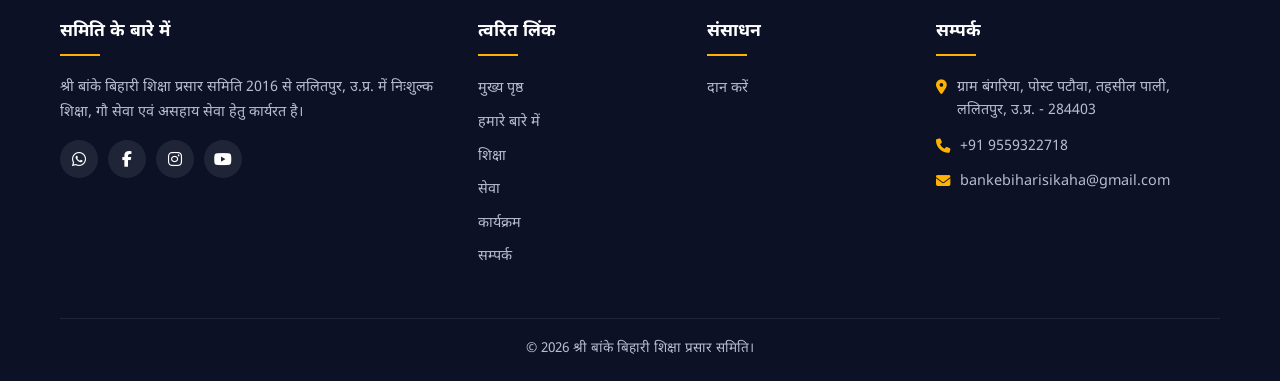
==== commit 9ec9352b: "Update website code and image assets" ====
--- a/about.html
+++ b/about.html
@@ -47,7 +47,6 @@
       <a href="seva.html"><span class="hi">सेवा</span><span class="en">Seva</span></a>
       <a href="events.html"><span class="hi">कार्यक्रम</span><span class="en">Events</span></a>
       <a href="gallery.html"><span class="hi">गैलरी</span><span class="en">Gallery</span></a>
-      <a href="documents.html"><span class="hi">दस्तावेज़</span><span class="en">Documents</span></a>
       <a href="contact.html"><span class="hi">सम्पर्क</span><span class="en">Contact</span></a>
       <a href="donate.html" class="btn-donate"><i class="fas fa-heart"></i> <span class="hi">दान</span><span class="en">Donate</span></a>
     </nav>
@@ -161,9 +160,6 @@
       <div class="doc-item"><div class="doc-icon"><i class="fas fa-landmark"></i></div><div class="doc-info"><h4>e-<span class="hi">अनुदान</span><span class="en">Anudaan</span></h4><p>NGO ID: <strong>UP/00055864</strong></p></div></div>
       <div class="doc-item"><div class="doc-icon"><i class="fas fa-map-marker-alt"></i></div><div class="doc-info"><h4><span class="hi">पंजीकृत पता</span><span class="en">Registered Address</span></h4><p><span class="hi">ग्राम बंगरिया, पोस्ट पटौवा, ब्लॉक बिरधा, तहसील पाली, ज़िला ललितपुर, उ.प्र. - 284403</span><span class="en">Gram Bangariya, Post Patauwa, Block Birdha, Tehsil Pali, Lalitpur, UP - 284403</span></p></div></div>
     </div>
-    <div class="text-center mt-3">
-      <a href="documents.html" class="btn btn-secondary"><i class="fas fa-folder-open"></i> <span class="hi">सभी दस्तावेज़ देखें / डाउनलोड करें</span><span class="en">View / Download All Documents</span></a>
-    </div>
   </div>
 </section>
 
@@ -191,12 +187,10 @@
           <li><a href="contact.html"><span class="hi">सम्पर्क</span><span class="en">Contact</span></a></li>
         </ul>
       </div>
-      <div><h4><span class="hi">संसाधन</span><span class="en">Resources</span></h4>
+      <div>
+        <h4><span class="hi">संसाधन</span><span class="en">Resources</span></h4>
         <ul>
-          <li><a href="documents.html"><span class="hi">दस्तावेज़</span><span class="en">Documents</span></a></li>
           <li><a href="donate.html"><span class="hi">दान करें</span><span class="en">Donate</span></a></li>
-          <li><a href="documents/12A-Certificate.pdf" target="_blank">12A Cert.</a></li>
-          <li><a href="documents/CSR-Certificate.pdf" target="_blank">CSR Cert.</a></li>
         </ul>
       </div>
       <div class="footer-contact">
